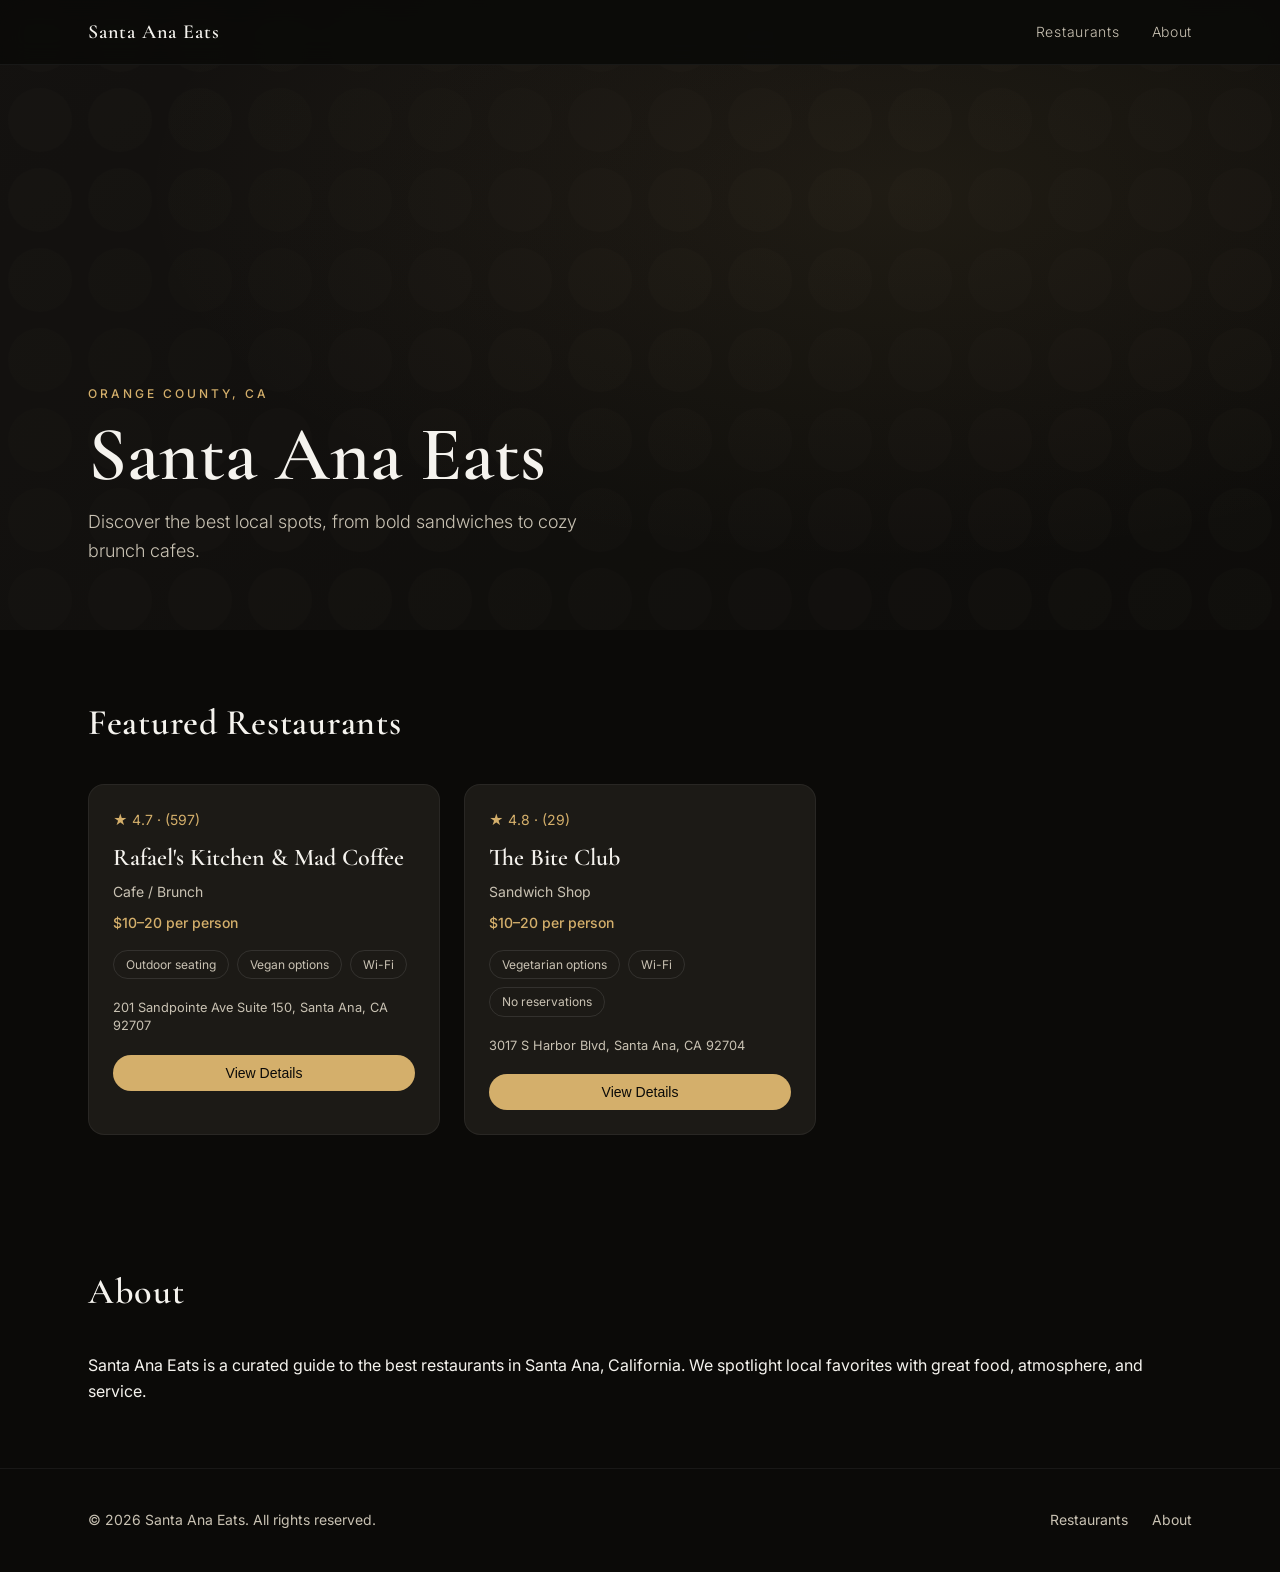
==== index (2).html @ 11ed1693 "Changed layout added a resturaunt" ====
<!DOCTYPE html>
<html lang="en">
<head>
  <meta charset="UTF-8" />
  <meta name="viewport" content="width=device-width, initial-scale=1.0" />
  <title>Santa Ana Eats</title>
  <link rel="preconnect" href="https://fonts.googleapis.com">
  <link rel="preconnect" href="https://fonts.gstatic.com" crossorigin>
  <link href="https://fonts.googleapis.com/css2?family=Cormorant+Garamond:wght@400;500;600;700&family=Inter:wght@300;400;500;600&display=swap" rel="stylesheet">
  <link rel="stylesheet" href="style.css" />
</head>
<body>

  <!-- Nav -->
  <nav id="mainNav">
    <div class="nav-inner">
      <a href="#" class="logo" onclick="showDirectory(); return false;">Santa Ana Eats</a>
      <div class="nav-links">
        <a href="#restaurants" onclick="showDirectory(); return false;">Restaurants</a>
        <a href="#about">About</a>
      </div>
    </div>
  </nav>

  <!-- Directory Hero -->
  <header class="hero" id="dirHero">
    <div class="hero-overlay"></div>
    <div class="hero-content">
      <p class="hero-label">Orange County, CA</p>
      <h1>Santa Ana Eats</h1>
      <p class="hero-sub">Discover the best local spots, from bold sandwiches to cozy brunch cafes.</p>
    </div>
  </header>

  <!-- Restaurant Grid -->
  <section id="restaurants" class="section">
    <div class="container">
      <h2 class="section-title">Featured Restaurants</h2>
      <div class="restaurant-grid" id="restaurantGrid"></div>
    </div>
  </section>

  <!-- About -->
  <section id="about" class="section">
    <div class="container">
      <h2 class="section-title">About</h2>
      <p class="bc-text">Santa Ana Eats is a curated guide to the best restaurants in Santa Ana, California. We spotlight local favorites with great food, atmosphere, and service.</p>
    </div>
  </section>

  <!-- ===== RAFAEL'S KITCHEN DETAIL ===== -->
  <section id="rafaelsSection" class="section detail-section hidden">
    <div class="container">
      <button class="back-btn" onclick="showDirectory()">&larr; Back to all restaurants</button>

      <div class="detail-hero rafaels-hero">
        <div class="detail-hero-bg"></div>
        <div class="detail-hero-content">
          <p class="detail-label">Santa Ana, CA</p>
          <h1 class="detail-title">Rafael's Kitchen & Mad Coffee</h1>
          <div class="detail-meta">
            <span class="detail-stars">&#9733; 4.7</span>
            <span class="detail-divider">|</span>
            <span>(597)</span>
            <span class="detail-divider">|</span>
            <span>$10–20</span>
            <span class="detail-divider">|</span>
            <span>Restaurant</span>
          </div>
          <div class="detail-tags">
            <span class="tag">Outdoor seating</span>
            <span class="tag">Vegan options</span>
            <span class="tag">Wi-Fi</span>
          </div>
          <div class="detail-actions">
            <button class="btn-primary" onclick="openModal('rafaels')">View Menu</button>
            <a href="tel:7148844559" class="btn-outline">Call</a>
            <a href="https://www.google.com/maps/search/?api=1&query=201+Sandpointe+Ave+Suite+150+Santa+Ana+CA+92707" target="_blank" class="btn-outline">Directions</a>
          </div>
        </div>
      </div>

      <div class="detail-overview">
        <div class="detail-overview-grid">
          <div>
            <h2 class="detail-section-title">Overview</h2>
            <p class="detail-text">Relaxed cafe featuring breakfast pastries, brunch dishes, and sandwiches. People say this restaurant offers delicious and fresh food, including breakfast burritos, pizza, and unique lattes like the tiramisu and churro. Visitors appreciate the friendly, attentive staff and the convenient validated parking.</p>
            <div class="detail-features">
              <div class="detail-feature"><span>&#9200;</span> Open · Closes 9 PM</div>
              <div class="detail-feature"><span>&#127807;</span> Vegan options</div>
              <div class="detail-feature"><span>&#128246;</span> Wi-Fi</div>
              <div class="detail-feature"><span>&#127796;</span> Outdoor seating</div>
            </div>
          </div>
          <div class="detail-review-card">
            <h3>Google Review Summary</h3>
            <div class="detail-review-stars">&#9733;&#9733;&#9733;&#9733;&#9733; <span class="detail-score">4.7</span> <span class="detail-count">(597 reviews)</span></div>
            <p class="detail-text">People say this restaurant offers delicious and fresh food, including breakfast burritos, pizza, and unique lattes. They also highlight the welcoming and relaxed atmosphere, especially on the dog-friendly outdoor patio.</p>
          </div>
        </div>
      </div>

      <div class="detail-menu">
        <h2 class="detail-section-title">Menu</h2>
        <p class="detail-menu-site">toasttab.com</p>
        <div class="menu-filters" id="rafaelsMenuFilters"></div>
        <div class="menu-grid" id="rafaelsMenuGrid"></div>
        <a href="https://www.toasttab.com" target="_blank" class="detail-external-link">View full menu on Toast &#8599;</a>
      </div>

      <div class="detail-reviews">
        <h2 class="detail-section-title">Reviews</h2>
        <div class="reviews-grid" id="rafaelsReviewsGrid"></div>
      </div>

      <div class="detail-visit">
        <h2 class="detail-section-title">Visit Us</h2>
        <div class="visit-grid">
          <div class="visit-card">
            <div class="visit-icon">&#128205;</div>
            <h3>Address</h3>
            <p>201 Sandpointe Ave Suite 150<br>Santa Ana, CA 92707</p>
            <a href="https://www.google.com/maps/search/?api=1&query=201+Sandpointe+Ave+Suite+150+Santa+Ana+CA+92707" target="_blank">Get directions &#8599;</a>
          </div>
          <div class="visit-card">
            <div class="visit-icon">&#128222;</div>
            <h3>Phone</h3>
            <a href="tel:7148844559">(714) 884-4559</a>
          </div>
          <div class="visit-card">
            <div class="visit-icon">&#9200;</div>
            <h3>Hours</h3>
            <p>Open · Closes 9 PM</p>
            <span class="visit-note">Check daily hours on Google</span>
          </div>
        </div>
        <a href="https://www.google.com/maps/search/?api=1&query=201+Sandpointe+Ave+Suite+150+Santa+Ana+CA+92707" target="_blank" class="detail-map-link">
          <span>&#128205;</span> Open in Google Maps
        </a>
      </div>
    </div>
  </section>

  <!-- ===== THE BITE CLUB DETAIL ===== -->
  <section id="biteClubSection" class="section detail-section hidden">
    <div class="container">
      <button class="back-btn" onclick="showDirectory()">&larr; Back to all restaurants</button>

      <div class="detail-hero bite-hero">
        <div class="detail-hero-bg"></div>
        <div class="detail-hero-content">
          <p class="detail-label">Santa Ana, CA</p>
          <h1 class="detail-title">The Bite Club</h1>
          <div class="detail-meta">
            <span class="detail-stars">&#9733; 4.8</span>
            <span class="detail-divider">|</span>
            <span>(29)</span>
            <span class="detail-divider">|</span>
            <span>$10–20</span>
            <span class="detail-divider">|</span>
            <span>Restaurant</span>
          </div>
          <div class="detail-tags">
            <span class="tag">Vegetarian options</span>
            <span class="tag">Wi-Fi</span>
            <span class="tag">No reservations</span>
          </div>
          <div class="detail-actions">
            <button class="btn-primary" onclick="openModal('bite')">View Menu</button>
            <a href="tel:6572670307" class="btn-outline">Call</a>
            <a href="https://www.google.com/maps/search/?api=1&query=3017+S+Harbor+Blvd+Santa+Ana+CA+92704" target="_blank" class="btn-outline">Directions</a>
          </div>
        </div>
      </div>

      <div class="detail-overview">
        <div class="detail-overview-grid">
          <div>
            <h2 class="detail-section-title">Overview</h2>
            <p class="detail-text">A fun, welcoming neighborhood spot in Santa Ana serving unique and tasty sandwiches with reasonable prices. Guests rave about the spotless restrooms, friendly attentive staff, and the charming wall and logo design.</p>
            <div class="detail-features">
              <div class="detail-feature"><span>&#9200;</span> Open · Closes 2 PM</div>
              <div class="detail-feature"><span>&#127807;</span> Vegetarian options</div>
              <div class="detail-feature"><span>&#128246;</span> Wi-Fi</div>
            </div>
          </div>
          <div class="detail-review-card">
            <h3>Google Review Summary</h3>
            <div class="detail-review-stars">&#9733;&#9733;&#9733;&#9733;&#9733; <span class="detail-score">4.8</span> <span class="detail-count">(29 reviews)</span></div>
            <p class="detail-text">Diners love the unique and tasty sandwiches, including the chorizo and eggs "Brawler" and the bulgogi kimchi "Enforcer." They also highlight the reasonable prices and the fun, welcoming atmosphere.</p>
          </div>
        </div>
      </div>

      <div class="detail-menu">
        <h2 class="detail-section-title">Menu</h2>
        <p class="detail-menu-site">thebiteclubsa.square.site</p>
        <div class="menu-filters" id="biteMenuFilters"></div>
        <div class="menu-grid" id="biteMenuGrid"></div>
        <a href="https://thebiteclubsa.square.site" target="_blank" class="detail-external-link">View full menu on Square &#8599;</a>
      </div>

      <div class="detail-reviews">
        <h2 class="detail-section-title">Reviews</h2>
        <div class="reviews-grid" id="biteReviewsGrid"></div>
      </div>

      <div class="detail-visit">
        <h2 class="detail-section-title">Visit Us</h2>
        <div class="visit-grid">
          <div class="visit-card">
            <div class="visit-icon">&#128205;</div>
            <h3>Address</h3>
            <p>3017 S Harbor Blvd<br>Santa Ana, CA 92704</p>
            <a href="https://www.google.com/maps/search/?api=1&query=3017+S+Harbor+Blvd+Santa+Ana+CA+92704" target="_blank">Get directions &#8599;</a>
          </div>
          <div class="visit-card">
            <div class="visit-icon">&#128222;</div>
            <h3>Phone</h3>
            <a href="tel:6572670307">(657) 267-0307</a>
          </div>
          <div class="visit-card">
            <div class="visit-icon">&#9200;</div>
            <h3>Hours</h3>
            <p>Open · Closes 2 PM</p>
            <span class="visit-note">Check daily hours on Google</span>
          </div>
        </div>
        <a href="https://www.google.com/maps/search/?api=1&query=3017+S+Harbor+Blvd+Santa+Ana+CA+92704" target="_blank" class="detail-map-link">
          <span>&#128205;</span> Open in Google Maps
        </a>
      </div>
    </div>
  </section>

  <!-- Footer -->
  <footer class="footer" id="mainFooter">
    <div class="container footer-inner">
      <p>&copy; <span id="year"></span> Santa Ana Eats. All rights reserved.</p>
      <div class="footer-links">
        <a href="#restaurants" onclick="showDirectory(); return false;">Restaurants</a>
        <a href="#about">About</a>
      </div>
    </div>
  </footer>

  <!-- Menu Modal -->
  <div class="modal-overlay hidden" id="menuModal" onclick="closeModal(event)">
    <div class="modal" onclick="event.stopPropagation()">
      <div class="modal-header">
        <h3 id="modalTitle">Full Menu</h3>
        <button class="modal-close" onclick="closeModal()">&times;</button>
      </div>
      <p class="modal-note">For the most up-to-date menu, visit our ordering site.</p>
      <div class="modal-list" id="modalMenuList"></div>
      <a href="#" target="_blank" class="btn-primary modal-btn" id="modalOrderBtn">Order Online</a>
    </div>
  </div>

  <script src="script.js"></script>
</body>
</html>
---- style.css ----
/* ─── Theme ─── */
:root {
  --bg: #0b0a08;
  --bg-light: #141210;
  --bg-surface: #1c1a16;
  --gold: #d4af6b;
  --gold-light: #e8cc94;
  --gold-dark: #b08d4b;
  --cream: #f5f3ee;
  --cream-muted: #c9c2b3;
  --border: rgba(255,255,255,0.06);
}

* { box-sizing: border-box; margin: 0; padding: 0; }

body {
  font-family: 'Inter', ui-sans-serif, system-ui, sans-serif;
  background: var(--bg);
  color: var(--cream);
  line-height: 1.6;
}

h1, h2, h3, h4 { font-family: 'Cormorant Garamond', ui-serif, Georgia, serif; font-weight: 600; }

.container { max-width: 72rem; margin: 0 auto; padding: 0 1.5rem; }

.hidden { display: none !important; }

/* ─── Nav ─── */
#mainNav {
  position: fixed; top: 0; left: 0; right: 0; z-index: 50;
  background: rgba(11,10,8,0.9); backdrop-filter: blur(12px);
  border-bottom: 1px solid var(--border);
}
.nav-inner {
  max-width: 72rem; margin: 0 auto; padding: 1rem 1.5rem;
  display: flex; align-items: center; justify-content: space-between;
}
.logo {
  font-family: 'Cormorant Garamond', serif; font-size: 1.25rem;
  font-weight: 600; color: var(--cream); text-decoration: none; letter-spacing: 0.05em;
}
.nav-links { display: flex; gap: 2rem; }
.nav-links a {
  color: var(--cream-muted); text-decoration: none; font-size: 0.875rem;
  font-weight: 300; letter-spacing: 0.05em; transition: color 0.2s;
}
.nav-links a:hover { color: var(--gold); }

/* ─── Hero ─── */
.hero {
  position: relative; min-height: 70vh; display: flex; align-items: flex-end;
  padding-bottom: 4rem; background: linear-gradient(135deg, #141210 0%, #0b0a08 100%);
  overflow: hidden;
}
.hero::before {
  content: ''; position: absolute; inset: 0;
  background: url('data:image/svg+xml,<svg xmlns="http://www.w3.org/2000/svg" width="100" height="100"><rect fill="%23141210" width="100" height="100"/><circle fill="%231c1a16" cx="50" cy="50" r="40"/></svg>');
  background-size: 80px 80px; opacity: 0.3;
}
.hero-overlay {
  position: absolute; inset: 0;
  background: radial-gradient(ellipse at 70% 30%, rgba(212,175,107,0.08) 0%, transparent 60%);
}
.hero-content { position: relative; z-index: 2; max-width: 72rem; margin: 0 auto; padding: 0 1.5rem; width: 100%; }
.hero-label { color: var(--gold); font-size: 0.75rem; font-weight: 500; letter-spacing: 0.25em; text-transform: uppercase; margin-bottom: 1rem; }
.hero h1 { font-size: clamp(3rem, 6vw, 5rem); line-height: 0.95; margin-bottom: 1rem; }
.hero-sub { color: var(--cream-muted); font-size: 1.125rem; max-width: 500px; font-weight: 300; }

/* ─── Section ─── */
.section { padding: 4rem 0; }
.section-title {
  font-size: clamp(1.75rem, 3vw, 2.25rem); margin-bottom: 2rem;
  color: var(--cream); letter-spacing: 0.02em;
}

/* ─── Restaurant Grid ─── */
.restaurant-grid { display: grid; grid-template-columns: repeat(auto-fill, minmax(300px, 1fr)); gap: 1.5rem; }

.restaurant-card {
  background: var(--bg-surface); border: 1px solid var(--border); border-radius: 1rem;
  padding: 1.5rem; transition: border-color 0.3s, transform 0.3s; cursor: pointer;
}
.restaurant-card:hover { border-color: rgba(212,175,107,0.3); transform: translateY(-4px); }
.restaurant-card .card-rating { color: var(--gold); font-size: 0.875rem; margin-bottom: 0.5rem; }
.restaurant-card h3 { font-size: 1.5rem; margin-bottom: 0.25rem; color: var(--cream); }
.restaurant-card .card-type { color: var(--cream-muted); font-size: 0.875rem; margin-bottom: 0.5rem; }
.restaurant-card .card-price { color: var(--gold); font-size: 0.875rem; font-weight: 500; margin-bottom: 1rem; }
.restaurant-card .card-tags { display: flex; flex-wrap: wrap; gap: 0.5rem; margin-bottom: 1.25rem; }
.restaurant-card .card-tags span {
  font-size: 0.75rem; padding: 0.25rem 0.75rem; border: 1px solid rgba(255,255,255,0.1);
  border-radius: 999px; color: var(--cream-muted);
}
.restaurant-card .card-address {
  color: var(--cream-muted); font-size: 0.8rem; margin-bottom: 1.25rem; line-height: 1.4;
}
.restaurant-card .reveal-btn {
  width: 100%; padding: 0.625rem 0; background: var(--gold); color: var(--bg);
  border: none; border-radius: 999px; font-weight: 500; font-size: 0.875rem;
  cursor: pointer; transition: background 0.2s;
}
.restaurant-card .reveal-btn:hover { background: var(--gold-light); }

/* ─── Detail Section ─── */
.detail-section { padding: 2rem 0 4rem; background: var(--bg); }
.back-btn {
  background: transparent; border: 1px solid rgba(255,255,255,0.15); color: var(--cream);
  padding: 0.5rem 1.25rem; border-radius: 999px; cursor: pointer; font-size: 0.875rem;
  margin-bottom: 2rem; transition: background 0.2s;
}
.back-btn:hover { background: rgba(255,255,255,0.05); }

/* ─── Detail Hero ─── */
.detail-hero {
  position: relative; min-height: 60vh; display: flex; align-items: flex-end;
  padding: 3rem 0; margin-bottom: 3rem; border-radius: 1.5rem; overflow: hidden;
}
.detail-hero-bg {
  position: absolute; inset: 0;
  background: linear-gradient(135deg, #1c1a16 0%, #0b0a08 60%, #141210 100%);
}
.detail-hero-bg::after {
  content: ''; position: absolute; inset: 0;
  background: radial-gradient(ellipse at 60% 20%, rgba(212,175,107,0.1) 0%, transparent 55%);
}
.detail-hero-content { position: relative; z-index: 2; }
.detail-label { color: var(--gold); font-size: 0.75rem; font-weight: 500; letter-spacing: 0.25em; text-transform: uppercase; margin-bottom: 0.75rem; }
.detail-title { font-size: clamp(2.5rem, 5vw, 4.5rem); line-height: 0.95; margin-bottom: 1rem; }
.detail-meta { display: flex; align-items: center; gap: 0.5rem; color: var(--cream-muted); font-size: 0.875rem; margin-bottom: 1.25rem; flex-wrap: wrap; }
.detail-stars { color: var(--gold); font-weight: 500; }
.detail-divider { color: rgba(255,255,255,0.15); }
.detail-tags { display: flex; gap: 0.5rem; margin-bottom: 1.5rem; flex-wrap: wrap; }
.tag {
  font-size: 0.75rem; padding: 0.35rem 0.9rem; border: 1px solid rgba(255,255,255,0.1);
  border-radius: 999px; color: var(--cream-muted);
}
.detail-actions { display: flex; gap: 0.75rem; flex-wrap: wrap; }
.btn-primary {
  padding: 0.75rem 1.5rem; background: var(--gold); color: var(--bg);
  border-radius: 999px; text-decoration: none; font-weight: 500; font-size: 0.875rem;
  border: none; cursor: pointer; display: inline-block; transition: background 0.2s;
}
.btn-primary:hover { background: var(--gold-light); }
.btn-outline {
  padding: 0.75rem 1.5rem; border: 1px solid rgba(255,255,255,0.2); color: var(--cream);
  border-radius: 999px; text-decoration: none; font-size: 0.875rem;
  display: inline-block; transition: background 0.2s;
}
.btn-outline:hover { background: rgba(255,255,255,0.05); }

/* ─── Overview ─── */
.detail-overview { margin-bottom: 3rem; }
.detail-overview-grid { display: grid; grid-template-columns: 1fr; gap: 2rem; }
@media (min-width: 768px) { .detail-overview-grid { grid-template-columns: 1fr 1fr; } }

.detail-section-title { font-size: 1.75rem; margin-bottom: 1.25rem; color: var(--cream); }
.detail-text { color: var(--cream-muted); line-height: 1.7; margin-bottom: 1.25rem; }
.detail-features { display: flex; gap: 1.5rem; flex-wrap: wrap; }
.detail-feature { display: flex; align-items: center; gap: 0.5rem; color: var(--cream-muted); font-size: 0.875rem; }
.detail-feature span { font-size: 1rem; }

.detail-review-card {
  background: var(--bg-surface); border: 1px solid var(--border); border-radius: 1rem; padding: 1.5rem;
}
.detail-review-card h3 { font-size: 1.25rem; margin-bottom: 1rem; }
.detail-review-stars { color: var(--gold); margin-bottom: 1rem; font-size: 1rem; }
.detail-score { font-size: 1.5rem; font-weight: 600; color: var(--cream); margin-left: 0.5rem; }
.detail-count { color: var(--cream-muted); font-size: 0.875rem; }

/* ─── Menu ─── */
.detail-menu { background: var(--bg-light); border-radius: 1.5rem; padding: 2.5rem 2rem; margin-bottom: 3rem; }
.detail-menu-site { color: var(--cream-muted); margin-bottom: 1.5rem; font-size: 0.875rem; }
.menu-filters { display: flex; gap: 0.5rem; margin-bottom: 2rem; flex-wrap: wrap; }
.menu-filter {
  padding: 0.5rem 1rem; border-radius: 999px; border: 1px solid rgba(255,255,255,0.1);
  background: transparent; color: var(--cream-muted); font-size: 0.875rem; cursor: pointer;
  transition: all 0.2s;
}
.menu-filter.active { background: var(--gold); color: var(--bg); border-color: var(--gold); }
.menu-filter:hover:not(.active) { border-color: rgba(255,255,255,0.3); }
.menu-grid { display: grid; grid-template-columns: 1fr; gap: 1rem; }
@media (min-width: 640px) { .menu-grid { grid-template-columns: repeat(2, 1fr); } }
@media (min-width: 1024px) { .menu-grid { grid-template-columns: repeat(3, 1fr); } }

.menu-item {
  background: var(--bg-surface); border: 1px solid var(--border); border-radius: 0.75rem;
  padding: 1.25rem; transition: border-color 0.3s;
}
.menu-item:hover { border-color: rgba(212,175,107,0.3); }
.menu-item h4 { font-size: 1.125rem; margin-bottom: 0.25rem; color: var(--cream); transition: color 0.2s; }
.menu-item:hover h4 { color: var(--gold); }
.menu-item .menu-category { font-size: 0.75rem; color: var(--cream-muted); text-transform: uppercase; letter-spacing: 0.05em; margin-bottom: 0.5rem; }
.menu-item .menu-desc { font-size: 0.875rem; color: var(--cream-muted); line-height: 1.5; }
.menu-item .menu-price { color: var(--gold); font-weight: 500; font-size: 0.875rem; float: right; margin-top: -1.5rem; }
.detail-external-link { color: var(--gold); text-decoration: none; font-size: 0.875rem; display: inline-flex; align-items: center; gap: 0.5rem; margin-top: 1.5rem; }
.detail-external-link:hover { color: var(--gold-light); }

/* ─── Reviews ─── */
.detail-reviews { margin-bottom: 3rem; }
.reviews-grid { display: grid; grid-template-columns: 1fr; gap: 1.25rem; }
@media (min-width: 768px) { .reviews-grid { grid-template-columns: repeat(3, 1fr); } }
.review-card {
  background: var(--bg-surface); border: 1px solid var(--border); border-radius: 0.75rem; padding: 1.5rem;
  transition: border-color 0.3s;
}
.review-card:hover { border-color: rgba(212,175,107,0.2); }
.review-stars { color: var(--gold); margin-bottom: 1rem; font-size: 0.875rem; }
.review-text { color: var(--cream); line-height: 1.6; font-style: italic; margin-bottom: 1rem; }
.review-author { color: var(--cream-muted); font-size: 0.75rem; text-transform: uppercase; letter-spacing: 0.05em; }

/* ─── Visit ─── */
.detail-visit { background: var(--bg-light); border-radius: 1.5rem; padding: 2.5rem 2rem; }
.visit-grid { display: grid; grid-template-columns: 1fr; gap: 1.25rem; }
@media (min-width: 768px) { .visit-grid { grid-template-columns: repeat(3, 1fr); } }
.visit-card {
  background: var(--bg-surface); border: 1px solid var(--border); border-radius: 0.75rem; padding: 1.5rem;
}
.visit-icon { color: var(--gold); font-size: 1.25rem; margin-bottom: 0.75rem; }
.visit-card h3 { font-size: 1.125rem; margin-bottom: 0.5rem; color: var(--cream); }
.visit-card p { color: var(--cream-muted); font-size: 0.875rem; line-height: 1.6; }
.visit-card a { color: var(--gold); text-decoration: none; font-size: 0.875rem; }
.visit-card a:hover { color: var(--gold-light); }
.visit-note { color: var(--gold); font-size: 0.875rem; }
.detail-map-link {
  display: flex; align-items: center; justify-content: center; gap: 0.5rem;
  margin-top: 1.5rem; padding: 1.5rem; background: var(--bg-surface);
  border: 1px solid var(--border); border-radius: 0.75rem; color: var(--cream-muted);
  text-decoration: none; transition: color 0.2s;
}
.detail-map-link:hover { color: var(--gold); }

/* ─── Modal ─── */
.modal-overlay {
  position: fixed; inset: 0; z-index: 100; background: rgba(0,0,0,0.8); backdrop-filter: blur(4px);
  display: flex; align-items: center; justify-content: center; padding: 1rem;
}
.modal {
  background: var(--bg-light); border: 1px solid rgba(255,255,255,0.1); border-radius: 1rem;
  max-width: 500px; width: 100%; max-height: 80vh; overflow-y: auto; padding: 1.5rem;
}
.modal-header { display: flex; justify-content: space-between; align-items: center; margin-bottom: 1rem; }
.modal-header h3 { font-size: 1.5rem; }
.modal-close { background: none; border: none; color: var(--cream); font-size: 1.5rem; cursor: pointer; padding: 0.25rem; }
.modal-close:hover { color: var(--gold); }
.modal-note { color: var(--cream-muted); font-size: 0.875rem; margin-bottom: 1.5rem; }
.modal-list { margin-bottom: 1.5rem; }
.modal-item { display: flex; justify-content: space-between; padding: 0.75rem 0; border-bottom: 1px solid rgba(255,255,255,0.05); }
.modal-item h4 { font-size: 1rem; color: var(--cream); margin-bottom: 0.25rem; }
.modal-item p { font-size: 0.75rem; color: var(--cream-muted); }
.modal-item .modal-price { color: var(--gold); font-weight: 500; font-size: 0.875rem; white-space: nowrap; margin-left: 1rem; }
.modal-btn { display: block; text-align: center; }

/* ─── Footer ─── */
.footer { border-top: 1px solid var(--border); padding: 2.5rem 0; }
.footer-inner { display: flex; flex-direction: column; align-items: center; gap: 1rem; }
@media (min-width: 768px) { .footer-inner { flex-direction: row; justify-content: space-between; } }
.footer p { color: var(--cream-muted); font-size: 0.875rem; }
.footer-links { display: flex; gap: 1.5rem; }
.footer-links a { color: var(--cream-muted); text-decoration: none; font-size: 0.875rem; }
.footer-links a:hover { color: var(--gold); }

/* ─── Animations ─── */
@keyframes fadeUp {
  from { opacity: 0; transform: translateY(24px); }
  to   { opacity: 1; transform: translateY(0); }
}
.animate-fadeUp { animation: fadeUp 0.6s ease-out forwards; }
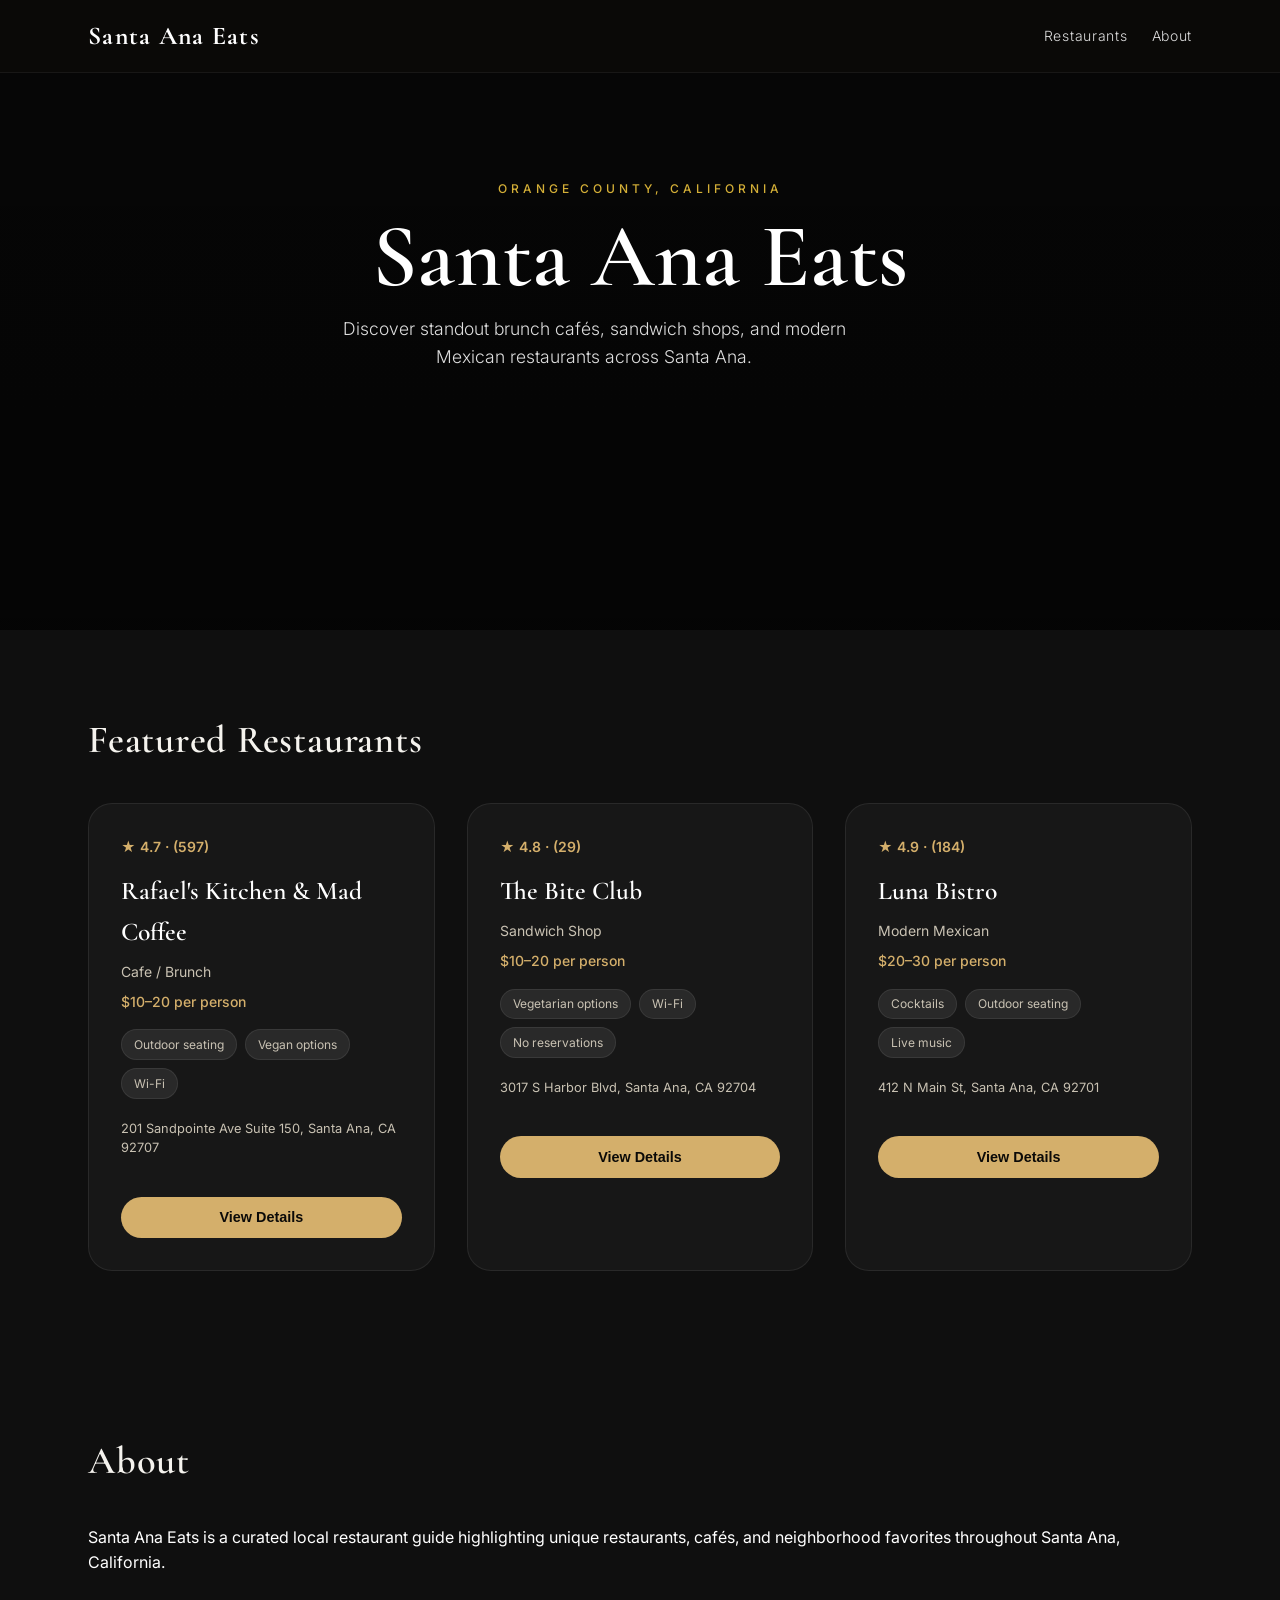
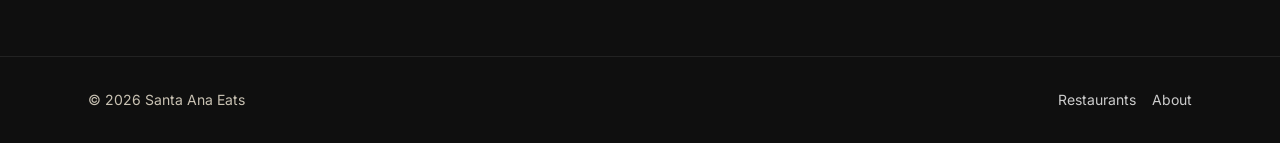
==== commit 940573be: "fixes" ====
--- a/index (2).html
+++ b/index (2).html
@@ -3,260 +3,565 @@
 <head>
   <meta charset="UTF-8" />
   <meta name="viewport" content="width=device-width, initial-scale=1.0" />
+
   <title>Santa Ana Eats</title>
+
   <link rel="preconnect" href="https://fonts.googleapis.com">
   <link rel="preconnect" href="https://fonts.gstatic.com" crossorigin>
-  <link href="https://fonts.googleapis.com/css2?family=Cormorant+Garamond:wght@400;500;600;700&family=Inter:wght@300;400;500;600&display=swap" rel="stylesheet">
+
+  <link
+    href="https://fonts.googleapis.com/css2?family=Cormorant+Garamond:wght@400;500;600;700&family=Inter:wght@300;400;500;600&display=swap"
+    rel="stylesheet"
+  />
+
   <link rel="stylesheet" href="style.css" />
+
+  <style>
+
+    * {
+      margin: 0;
+      padding: 0;
+      box-sizing: border-box;
+    }
+
+    body {
+      font-family: "Inter", sans-serif;
+      background: #0f0f0f;
+      color: white;
+      line-height: 1.6;
+    }
+
+    .hidden {
+      display: none !important;
+    }
+
+    .container {
+      width: min(1200px, 92%);
+      margin: auto;
+    }
+
+    .section {
+      padding: 5rem 0;
+    }
+
+    .section-title {
+      font-size: 2.4rem;
+      margin-bottom: 2rem;
+      font-family: "Cormorant Garamond", serif;
+    }
+
+    nav {
+      position: sticky;
+      top: 0;
+      z-index: 999;
+      background: rgba(0,0,0,.9);
+      backdrop-filter: blur(12px);
+      border-bottom: 1px solid rgba(255,255,255,.08);
+    }
+
+    .nav-inner {
+      width: min(1200px, 92%);
+      margin: auto;
+      height: 72px;
+      display: flex;
+      align-items: center;
+      justify-content: space-between;
+    }
+
+    .logo {
+      color: white;
+      text-decoration: none;
+      font-size: 1.6rem;
+      font-weight: 700;
+      font-family: "Cormorant Garamond", serif;
+    }
+
+    .nav-links {
+      display: flex;
+      gap: 1.5rem;
+    }
+
+    .nav-links a {
+      color: #ddd;
+      text-decoration: none;
+    }
+
+    .hero {
+      min-height: 70vh;
+      display: flex;
+      align-items: center;
+      justify-content: center;
+      text-align: center;
+      position: relative;
+      background:
+        linear-gradient(rgba(0,0,0,.6), rgba(0,0,0,.7)),
+        url("https://images.unsplash.com/photo-1517248135467-4c7edcad34c4?q=80&w=1600&auto=format&fit=crop");
+      background-size: cover;
+      background-position: center;
+    }
+
+    .hero-content {
+      position: relative;
+      z-index: 2;
+      width: min(700px, 92%);
+    }
+
+    .hero-label {
+      text-transform: uppercase;
+      letter-spacing: 4px;
+      color: #d4af37;
+      margin-bottom: 1rem;
+    }
+
+    .hero h1 {
+      font-size: clamp(3rem, 7vw, 6rem);
+      font-family: "Cormorant Garamond", serif;
+    }
+
+    .hero-sub {
+      margin-top: 1rem;
+      color: #ddd;
+      font-size: 1.1rem;
+    }
+
+    .restaurant-grid {
+      display: grid;
+      grid-template-columns: repeat(auto-fit, minmax(300px, 1fr));
+      gap: 2rem;
+    }
+
+    .restaurant-card {
+      background: #171717;
+      border-radius: 24px;
+      padding: 2rem;
+      border: 1px solid rgba(255,255,255,.08);
+      transition: .25s ease;
+      cursor: pointer;
+    }
+
+    .restaurant-card:hover {
+      transform: translateY(-6px);
+      border-color: rgba(212,175,55,.4);
+    }
+
+    .card-rating {
+      color: #d4af37;
+      margin-bottom: 1rem;
+      font-weight: 600;
+    }
+
+    .card-type,
+    .card-price,
+    .card-address {
+      color: #bbb;
+      margin-top: .5rem;
+    }
+
+    .card-tags {
+      display: flex;
+      flex-wrap: wrap;
+      gap: .5rem;
+      margin: 1rem 0;
+    }
+
+    .card-tags span,
+    .tag {
+      background: rgba(255,255,255,.08);
+      padding: .45rem .8rem;
+      border-radius: 999px;
+      font-size: .85rem;
+    }
+
+    .reveal-btn,
+    .btn-primary,
+    .btn-outline {
+      margin-top: 1.2rem;
+      padding: .9rem 1.2rem;
+      border-radius: 14px;
+      border: none;
+      cursor: pointer;
+      font-weight: 600;
+      text-decoration: none;
+      display: inline-flex;
+      align-items: center;
+      justify-content: center;
+    }
+
+    .btn-primary,
+    .reveal-btn {
+      background: #d4af37;
+      color: black;
+    }
+
+    .btn-outline {
+      border: 1px solid rgba(255,255,255,.2);
+      color: white;
+      background: transparent;
+    }
+
+    .detail-hero {
+      position: relative;
+      overflow: hidden;
+      border-radius: 28px;
+      min-height: 420px;
+      display: flex;
+      align-items: end;
+      margin-bottom: 3rem;
+      background:
+        linear-gradient(rgba(0,0,0,.35), rgba(0,0,0,.75)),
+        url("https://images.unsplash.com/photo-1552566626-52f8b828add9?q=80&w=1600&auto=format&fit=crop");
+      background-size: cover;
+      background-position: center;
+    }
+
+    .detail-hero-content {
+      padding: 3rem;
+      width: 100%;
+    }
+
+    .detail-title {
+      font-size: clamp(2.5rem, 5vw, 4.5rem);
+      font-family: "Cormorant Garamond", serif;
+      margin: .8rem 0;
+    }
+
+    .detail-meta {
+      display: flex;
+      flex-wrap: wrap;
+      gap: .8rem;
+      color: #ddd;
+      margin-bottom: 1rem;
+    }
+
+    .detail-actions {
+      display: flex;
+      flex-wrap: wrap;
+      gap: 1rem;
+      margin-top: 2rem;
+    }
+
+    .detail-overview-grid {
+      display: grid;
+      grid-template-columns: 2fr 1fr;
+      gap: 2rem;
+    }
+
+    .detail-review-card,
+    .visit-card,
+    .menu-item,
+    .review-card {
+      background: #171717;
+      border: 1px solid rgba(255,255,255,.08);
+      border-radius: 22px;
+      padding: 1.5rem;
+    }
+
+    .detail-section-title {
+      font-size: 2rem;
+      margin-bottom: 1.5rem;
+      font-family: "Cormorant Garamond", serif;
+    }
+
+    .detail-features {
+      margin-top: 2rem;
+      display: grid;
+      gap: 1rem;
+    }
+
+    .menu-filters {
+      display: flex;
+      gap: .8rem;
+      flex-wrap: wrap;
+      margin: 2rem 0;
+    }
+
+    .menu-filter {
+      background: #1d1d1d;
+      border: 1px solid rgba(255,255,255,.1);
+      color: white;
+      padding: .7rem 1rem;
+      border-radius: 999px;
+      cursor: pointer;
+    }
+
+    .menu-filter.active {
+      background: #d4af37;
+      color: black;
+    }
+
+    .menu-grid {
+      display: grid;
+      grid-template-columns: repeat(auto-fit, minmax(280px, 1fr));
+      gap: 1.5rem;
+      min-height: 300px;
+    }
+
+    .menu-item {
+      min-height: 220px;
+      position: relative;
+    }
+
+    .menu-price {
+      position: absolute;
+      top: 1rem;
+      right: 1rem;
+      color: #d4af37;
+      font-weight: 700;
+    }
+
+    .menu-category {
+      color: #aaa;
+      margin: .6rem 0;
+    }
+
+    .menu-desc {
+      color: #ccc;
+    }
+
+    .reviews-grid,
+    .visit-grid {
+      display: grid;
+      grid-template-columns: repeat(auto-fit, minmax(260px, 1fr));
+      gap: 1.5rem;
+    }
+
+    .review-stars {
+      color: #d4af37;
+      margin-bottom: 1rem;
+    }
+
+    .review-text {
+      color: #ddd;
+      margin-bottom: 1rem;
+    }
+
+    .review-author {
+      color: #999;
+      font-size: .9rem;
+    }
+
+    .footer {
+      border-top: 1px solid rgba(255,255,255,.08);
+      padding: 2rem 0;
+    }
+
+    .footer-inner {
+      display: flex;
+      justify-content: space-between;
+      flex-wrap: wrap;
+      gap: 1rem;
+    }
+
+    .footer-links {
+      display: flex;
+      gap: 1rem;
+    }
+
+    .footer-links a {
+      color: #ccc;
+      text-decoration: none;
+    }
+
+    .modal-overlay {
+      position: fixed;
+      inset: 0;
+      background: rgba(0,0,0,.7);
+      display: flex;
+      align-items: center;
+      justify-content: center;
+      z-index: 9999;
+      padding: 2rem;
+    }
+
+    .modal {
+      background: #151515;
+      width: min(700px, 100%);
+      border-radius: 24px;
+      padding: 2rem;
+      max-height: 90vh;
+      overflow-y: auto;
+    }
+
+    .modal-header {
+      display: flex;
+      justify-content: space-between;
+      align-items: center;
+      margin-bottom: 1rem;
+    }
+
+    .modal-close {
+      background: none;
+      border: none;
+      color: white;
+      font-size: 2rem;
+      cursor: pointer;
+    }
+
+    .modal-item {
+      display: flex;
+      justify-content: space-between;
+      gap: 1rem;
+      padding: 1rem 0;
+      border-bottom: 1px solid rgba(255,255,255,.08);
+    }
+
+    .modal-price {
+      color: #d4af37;
+      white-space: nowrap;
+      font-weight: 700;
+    }
+
+    .animate-fadeUp {
+      animation: fadeUp .6s ease both;
+    }
+
+    @keyframes fadeUp {
+      from {
+        opacity: 0;
+        transform: translateY(30px);
+      }
+      to {
+        opacity: 1;
+        transform: translateY(0);
+      }
+    }
+
+    @media (max-width: 900px) {
+
+      .detail-overview-grid {
+        grid-template-columns: 1fr;
+      }
+
+      .detail-actions {
+        flex-direction: column;
+      }
+
+      .detail-actions a,
+      .detail-actions button {
+        width: 100%;
+      }
+    }
+
+  </style>
 </head>
+
 <body>
 
-  <!-- Nav -->
   <nav id="mainNav">
     <div class="nav-inner">
-      <a href="#" class="logo" onclick="showDirectory(); return false;">Santa Ana Eats</a>
+      <a href="#" class="logo" onclick="showDirectory(); return false;">
+        Santa Ana Eats
+      </a>
+
       <div class="nav-links">
-        <a href="#restaurants" onclick="showDirectory(); return false;">Restaurants</a>
-        <a href="#about">About</a>
+        <a href="#restaurants" onclick="showDirectory(); return false;">
+          Restaurants
+        </a>
+
+        <a href="#about">
+          About
+        </a>
       </div>
     </div>
   </nav>
 
-  <!-- Directory Hero -->
   <header class="hero" id="dirHero">
-    <div class="hero-overlay"></div>
     <div class="hero-content">
-      <p class="hero-label">Orange County, CA</p>
+      <p class="hero-label">Orange County, California</p>
+
       <h1>Santa Ana Eats</h1>
-      <p class="hero-sub">Discover the best local spots, from bold sandwiches to cozy brunch cafes.</p>
+
+      <p class="hero-sub">
+        Discover standout brunch cafés, sandwich shops, and modern Mexican restaurants across Santa Ana.
+      </p>
     </div>
   </header>
 
-  <!-- Restaurant Grid -->
   <section id="restaurants" class="section">
     <div class="container">
-      <h2 class="section-title">Featured Restaurants</h2>
+
+      <h2 class="section-title">
+        Featured Restaurants
+      </h2>
+
       <div class="restaurant-grid" id="restaurantGrid"></div>
+
     </div>
   </section>
 
-  <!-- About -->
   <section id="about" class="section">
     <div class="container">
-      <h2 class="section-title">About</h2>
-      <p class="bc-text">Santa Ana Eats is a curated guide to the best restaurants in Santa Ana, California. We spotlight local favorites with great food, atmosphere, and service.</p>
+
+      <h2 class="section-title">
+        About
+      </h2>
+
+      <p class="bc-text">
+        Santa Ana Eats is a curated local restaurant guide highlighting unique restaurants, cafés, and neighborhood favorites throughout Santa Ana, California.
+      </p>
+
     </div>
   </section>
 
-  <!-- ===== RAFAEL'S KITCHEN DETAIL ===== -->
-  <section id="rafaelsSection" class="section detail-section hidden">
-    <div class="container">
-      <button class="back-btn" onclick="showDirectory()">&larr; Back to all restaurants</button>
-
-      <div class="detail-hero rafaels-hero">
-        <div class="detail-hero-bg"></div>
-        <div class="detail-hero-content">
-          <p class="detail-label">Santa Ana, CA</p>
-          <h1 class="detail-title">Rafael's Kitchen & Mad Coffee</h1>
-          <div class="detail-meta">
-            <span class="detail-stars">&#9733; 4.7</span>
-            <span class="detail-divider">|</span>
-            <span>(597)</span>
-            <span class="detail-divider">|</span>
-            <span>$10–20</span>
-            <span class="detail-divider">|</span>
-            <span>Restaurant</span>
-          </div>
-          <div class="detail-tags">
-            <span class="tag">Outdoor seating</span>
-            <span class="tag">Vegan options</span>
-            <span class="tag">Wi-Fi</span>
-          </div>
-          <div class="detail-actions">
-            <button class="btn-primary" onclick="openModal('rafaels')">View Menu</button>
-            <a href="tel:7148844559" class="btn-outline">Call</a>
-            <a href="https://www.google.com/maps/search/?api=1&query=201+Sandpointe+Ave+Suite+150+Santa+Ana+CA+92707" target="_blank" class="btn-outline">Directions</a>
-          </div>
-        </div>
-      </div>
-
-      <div class="detail-overview">
-        <div class="detail-overview-grid">
-          <div>
-            <h2 class="detail-section-title">Overview</h2>
-            <p class="detail-text">Relaxed cafe featuring breakfast pastries, brunch dishes, and sandwiches. People say this restaurant offers delicious and fresh food, including breakfast burritos, pizza, and unique lattes like the tiramisu and churro. Visitors appreciate the friendly, attentive staff and the convenient validated parking.</p>
-            <div class="detail-features">
-              <div class="detail-feature"><span>&#9200;</span> Open · Closes 9 PM</div>
-              <div class="detail-feature"><span>&#127807;</span> Vegan options</div>
-              <div class="detail-feature"><span>&#128246;</span> Wi-Fi</div>
-              <div class="detail-feature"><span>&#127796;</span> Outdoor seating</div>
-            </div>
-          </div>
-          <div class="detail-review-card">
-            <h3>Google Review Summary</h3>
-            <div class="detail-review-stars">&#9733;&#9733;&#9733;&#9733;&#9733; <span class="detail-score">4.7</span> <span class="detail-count">(597 reviews)</span></div>
-            <p class="detail-text">People say this restaurant offers delicious and fresh food, including breakfast burritos, pizza, and unique lattes. They also highlight the welcoming and relaxed atmosphere, especially on the dog-friendly outdoor patio.</p>
-          </div>
-        </div>
-      </div>
-
-      <div class="detail-menu">
-        <h2 class="detail-section-title">Menu</h2>
-        <p class="detail-menu-site">toasttab.com</p>
-        <div class="menu-filters" id="rafaelsMenuFilters"></div>
-        <div class="menu-grid" id="rafaelsMenuGrid"></div>
-        <a href="https://www.toasttab.com" target="_blank" class="detail-external-link">View full menu on Toast &#8599;</a>
-      </div>
-
-      <div class="detail-reviews">
-        <h2 class="detail-section-title">Reviews</h2>
-        <div class="reviews-grid" id="rafaelsReviewsGrid"></div>
-      </div>
-
-      <div class="detail-visit">
-        <h2 class="detail-section-title">Visit Us</h2>
-        <div class="visit-grid">
-          <div class="visit-card">
-            <div class="visit-icon">&#128205;</div>
-            <h3>Address</h3>
-            <p>201 Sandpointe Ave Suite 150<br>Santa Ana, CA 92707</p>
-            <a href="https://www.google.com/maps/search/?api=1&query=201+Sandpointe+Ave+Suite+150+Santa+Ana+CA+92707" target="_blank">Get directions &#8599;</a>
-          </div>
-          <div class="visit-card">
-            <div class="visit-icon">&#128222;</div>
-            <h3>Phone</h3>
-            <a href="tel:7148844559">(714) 884-4559</a>
-          </div>
-          <div class="visit-card">
-            <div class="visit-icon">&#9200;</div>
-            <h3>Hours</h3>
-            <p>Open · Closes 9 PM</p>
-            <span class="visit-note">Check daily hours on Google</span>
-          </div>
-        </div>
-        <a href="https://www.google.com/maps/search/?api=1&query=201+Sandpointe+Ave+Suite+150+Santa+Ana+CA+92707" target="_blank" class="detail-map-link">
-          <span>&#128205;</span> Open in Google Maps
+  <!-- YOUR EXISTING RESTAURANT DETAIL SECTIONS GO HERE -->
+  <!-- KEEP ALL OF YOUR RAFAELS / BITE / LUNA HTML EXACTLY AS YOU ALREADY HAVE IT -->
+
+  <footer class="footer" id="mainFooter">
+    <div class="container footer-inner">
+
+      <p>
+        &copy; <span id="year"></span> Santa Ana Eats
+      </p>
+
+      <div class="footer-links">
+        <a href="#restaurants" onclick="showDirectory(); return false;">
+          Restaurants
+        </a>
+
+        <a href="#about">
+          About
         </a>
       </div>
-    </div>
-  </section>
-
-  <!-- ===== THE BITE CLUB DETAIL ===== -->
-  <section id="biteClubSection" class="section detail-section hidden">
-    <div class="container">
-      <button class="back-btn" onclick="showDirectory()">&larr; Back to all restaurants</button>
-
-      <div class="detail-hero bite-hero">
-        <div class="detail-hero-bg"></div>
-        <div class="detail-hero-content">
-          <p class="detail-label">Santa Ana, CA</p>
-          <h1 class="detail-title">The Bite Club</h1>
-          <div class="detail-meta">
-            <span class="detail-stars">&#9733; 4.8</span>
-            <span class="detail-divider">|</span>
-            <span>(29)</span>
-            <span class="detail-divider">|</span>
-            <span>$10–20</span>
-            <span class="detail-divider">|</span>
-            <span>Restaurant</span>
-          </div>
-          <div class="detail-tags">
-            <span class="tag">Vegetarian options</span>
-            <span class="tag">Wi-Fi</span>
-            <span class="tag">No reservations</span>
-          </div>
-          <div class="detail-actions">
-            <button class="btn-primary" onclick="openModal('bite')">View Menu</button>
-            <a href="tel:6572670307" class="btn-outline">Call</a>
-            <a href="https://www.google.com/maps/search/?api=1&query=3017+S+Harbor+Blvd+Santa+Ana+CA+92704" target="_blank" class="btn-outline">Directions</a>
-          </div>
-        </div>
-      </div>
-
-      <div class="detail-overview">
-        <div class="detail-overview-grid">
-          <div>
-            <h2 class="detail-section-title">Overview</h2>
-            <p class="detail-text">A fun, welcoming neighborhood spot in Santa Ana serving unique and tasty sandwiches with reasonable prices. Guests rave about the spotless restrooms, friendly attentive staff, and the charming wall and logo design.</p>
-            <div class="detail-features">
-              <div class="detail-feature"><span>&#9200;</span> Open · Closes 2 PM</div>
-              <div class="detail-feature"><span>&#127807;</span> Vegetarian options</div>
-              <div class="detail-feature"><span>&#128246;</span> Wi-Fi</div>
-            </div>
-          </div>
-          <div class="detail-review-card">
-            <h3>Google Review Summary</h3>
-            <div class="detail-review-stars">&#9733;&#9733;&#9733;&#9733;&#9733; <span class="detail-score">4.8</span> <span class="detail-count">(29 reviews)</span></div>
-            <p class="detail-text">Diners love the unique and tasty sandwiches, including the chorizo and eggs "Brawler" and the bulgogi kimchi "Enforcer." They also highlight the reasonable prices and the fun, welcoming atmosphere.</p>
-          </div>
-        </div>
-      </div>
-
-      <div class="detail-menu">
-        <h2 class="detail-section-title">Menu</h2>
-        <p class="detail-menu-site">thebiteclubsa.square.site</p>
-        <div class="menu-filters" id="biteMenuFilters"></div>
-        <div class="menu-grid" id="biteMenuGrid"></div>
-        <a href="https://thebiteclubsa.square.site" target="_blank" class="detail-external-link">View full menu on Square &#8599;</a>
-      </div>
-
-      <div class="detail-reviews">
-        <h2 class="detail-section-title">Reviews</h2>
-        <div class="reviews-grid" id="biteReviewsGrid"></div>
-      </div>
-
-      <div class="detail-visit">
-        <h2 class="detail-section-title">Visit Us</h2>
-        <div class="visit-grid">
-          <div class="visit-card">
-            <div class="visit-icon">&#128205;</div>
-            <h3>Address</h3>
-            <p>3017 S Harbor Blvd<br>Santa Ana, CA 92704</p>
-            <a href="https://www.google.com/maps/search/?api=1&query=3017+S+Harbor+Blvd+Santa+Ana+CA+92704" target="_blank">Get directions &#8599;</a>
-          </div>
-          <div class="visit-card">
-            <div class="visit-icon">&#128222;</div>
-            <h3>Phone</h3>
-            <a href="tel:6572670307">(657) 267-0307</a>
-          </div>
-          <div class="visit-card">
-            <div class="visit-icon">&#9200;</div>
-            <h3>Hours</h3>
-            <p>Open · Closes 2 PM</p>
-            <span class="visit-note">Check daily hours on Google</span>
-          </div>
-        </div>
-        <a href="https://www.google.com/maps/search/?api=1&query=3017+S+Harbor+Blvd+Santa+Ana+CA+92704" target="_blank" class="detail-map-link">
-          <span>&#128205;</span> Open in Google Maps
-        </a>
-      </div>
-    </div>
-  </section>
-
-  <!-- Footer -->
-  <footer class="footer" id="mainFooter">
-    <div class="container footer-inner">
-      <p>&copy; <span id="year"></span> Santa Ana Eats. All rights reserved.</p>
-      <div class="footer-links">
-        <a href="#restaurants" onclick="showDirectory(); return false;">Restaurants</a>
-        <a href="#about">About</a>
-      </div>
+
     </div>
   </footer>
 
-  <!-- Menu Modal -->
   <div class="modal-overlay hidden" id="menuModal" onclick="closeModal(event)">
+
     <div class="modal" onclick="event.stopPropagation()">
+
       <div class="modal-header">
-        <h3 id="modalTitle">Full Menu</h3>
-        <button class="modal-close" onclick="closeModal()">&times;</button>
+
+        <h3 id="modalTitle">
+          Full Menu
+        </h3>
+
+        <button class="modal-close" onclick="closeModal()">
+          &times;
+        </button>
+
       </div>
-      <p class="modal-note">For the most up-to-date menu, visit our ordering site.</p>
+
+      <p class="modal-note">
+        For the most current menu and pricing, visit the restaurant ordering page.
+      </p>
+
       <div class="modal-list" id="modalMenuList"></div>
-      <a href="#" target="_blank" class="btn-primary modal-btn" id="modalOrderBtn">Order Online</a>
+
+      <a
+        href="#"
+        target="_blank"
+        class="btn-primary modal-btn"
+        id="modalOrderBtn"
+      >
+        Order Online
+      </a>
+
     </div>
+
   </div>
 
   <script src="script.js"></script>
+
 </body>
-</html>
+</html>
--- a/style.css
+++ b/style.css
@@ -11,7 +11,15 @@
   --border: rgba(255,255,255,0.06);
 }
 
-* { box-sizing: border-box; margin: 0; padding: 0; }
+* {
+  box-sizing: border-box;
+  margin: 0;
+  padding: 0;
+}
+
+html {
+  scroll-behavior: smooth;
+}
 
 body {
   font-family: 'Inter', ui-sans-serif, system-ui, sans-serif;
@@ -20,248 +28,804 @@
   line-height: 1.6;
 }
 
-h1, h2, h3, h4 { font-family: 'Cormorant Garamond', ui-serif, Georgia, serif; font-weight: 600; }
-
-.container { max-width: 72rem; margin: 0 auto; padding: 0 1.5rem; }
-
-.hidden { display: none !important; }
+h1,
+h2,
+h3,
+h4 {
+  font-family: 'Cormorant Garamond', ui-serif, Georgia, serif;
+  font-weight: 600;
+}
+
+.container {
+  max-width: 72rem;
+  margin: 0 auto;
+  padding: 0 1.5rem;
+}
+
+.hidden {
+  display: none !important;
+}
 
 /* ─── Nav ─── */
 #mainNav {
-  position: fixed; top: 0; left: 0; right: 0; z-index: 50;
-  background: rgba(11,10,8,0.9); backdrop-filter: blur(12px);
+  position: fixed;
+  top: 0;
+  left: 0;
+  right: 0;
+  z-index: 50;
+  background: rgba(11,10,8,0.92);
+  backdrop-filter: blur(12px);
   border-bottom: 1px solid var(--border);
 }
+
 .nav-inner {
-  max-width: 72rem; margin: 0 auto; padding: 1rem 1.5rem;
-  display: flex; align-items: center; justify-content: space-between;
-}
+  max-width: 72rem;
+  margin: 0 auto;
+  padding: 1rem 1.5rem;
+  display: flex;
+  align-items: center;
+  justify-content: space-between;
+}
+
 .logo {
-  font-family: 'Cormorant Garamond', serif; font-size: 1.25rem;
-  font-weight: 600; color: var(--cream); text-decoration: none; letter-spacing: 0.05em;
-}
-.nav-links { display: flex; gap: 2rem; }
+  font-family: 'Cormorant Garamond', serif;
+  font-size: 1.35rem;
+  font-weight: 600;
+  color: var(--cream);
+  text-decoration: none;
+  letter-spacing: 0.05em;
+}
+
+.nav-links {
+  display: flex;
+  gap: 2rem;
+}
+
 .nav-links a {
-  color: var(--cream-muted); text-decoration: none; font-size: 0.875rem;
-  font-weight: 300; letter-spacing: 0.05em; transition: color 0.2s;
-}
-.nav-links a:hover { color: var(--gold); }
+  color: var(--cream-muted);
+  text-decoration: none;
+  font-size: 0.875rem;
+  font-weight: 300;
+  letter-spacing: 0.05em;
+  transition: color 0.2s;
+}
+
+.nav-links a:hover {
+  color: var(--gold);
+}
 
 /* ─── Hero ─── */
 .hero {
-  position: relative; min-height: 70vh; display: flex; align-items: flex-end;
-  padding-bottom: 4rem; background: linear-gradient(135deg, #141210 0%, #0b0a08 100%);
+  position: relative;
+  min-height: 72vh;
+  display: flex;
+  align-items: flex-end;
+  padding-bottom: 5rem;
+  background:
+    linear-gradient(135deg, rgba(20,18,16,.92), rgba(11,10,8,.98)),
+    url("https://images.unsplash.com/photo-1517248135467-4c7edcad34c4?q=80&w=1600&auto=format&fit=crop");
+  background-size: cover;
+  background-position: center;
   overflow: hidden;
 }
-.hero::before {
-  content: ''; position: absolute; inset: 0;
-  background: url('data:image/svg+xml,<svg xmlns="http://www.w3.org/2000/svg" width="100" height="100"><rect fill="%23141210" width="100" height="100"/><circle fill="%231c1a16" cx="50" cy="50" r="40"/></svg>');
-  background-size: 80px 80px; opacity: 0.3;
-}
+
 .hero-overlay {
-  position: absolute; inset: 0;
-  background: radial-gradient(ellipse at 70% 30%, rgba(212,175,107,0.08) 0%, transparent 60%);
-}
-.hero-content { position: relative; z-index: 2; max-width: 72rem; margin: 0 auto; padding: 0 1.5rem; width: 100%; }
-.hero-label { color: var(--gold); font-size: 0.75rem; font-weight: 500; letter-spacing: 0.25em; text-transform: uppercase; margin-bottom: 1rem; }
-.hero h1 { font-size: clamp(3rem, 6vw, 5rem); line-height: 0.95; margin-bottom: 1rem; }
-.hero-sub { color: var(--cream-muted); font-size: 1.125rem; max-width: 500px; font-weight: 300; }
+  position: absolute;
+  inset: 0;
+  background:
+    radial-gradient(circle at 70% 30%, rgba(212,175,107,.12), transparent 50%);
+}
+
+.hero-content {
+  position: relative;
+  z-index: 2;
+  max-width: 72rem;
+  margin: 0 auto;
+  padding: 0 1.5rem;
+  width: 100%;
+}
+
+.hero-label {
+  color: var(--gold);
+  font-size: 0.75rem;
+  font-weight: 500;
+  letter-spacing: 0.25em;
+  text-transform: uppercase;
+  margin-bottom: 1rem;
+}
+
+.hero h1 {
+  font-size: clamp(3rem, 6vw, 5.5rem);
+  line-height: 0.95;
+  margin-bottom: 1rem;
+}
+
+.hero-sub {
+  color: var(--cream-muted);
+  font-size: 1.125rem;
+  max-width: 560px;
+  font-weight: 300;
+}
 
 /* ─── Section ─── */
-.section { padding: 4rem 0; }
+.section {
+  padding: 5rem 0;
+}
+
 .section-title {
-  font-size: clamp(1.75rem, 3vw, 2.25rem); margin-bottom: 2rem;
-  color: var(--cream); letter-spacing: 0.02em;
+  font-size: clamp(1.9rem, 3vw, 2.5rem);
+  margin-bottom: 2rem;
+  color: var(--cream);
+  letter-spacing: 0.02em;
 }
 
 /* ─── Restaurant Grid ─── */
-.restaurant-grid { display: grid; grid-template-columns: repeat(auto-fill, minmax(300px, 1fr)); gap: 1.5rem; }
+.restaurant-grid {
+  display: grid;
+  grid-template-columns: repeat(auto-fit, minmax(310px, 1fr));
+  gap: 1.5rem;
+}
 
 .restaurant-card {
-  background: var(--bg-surface); border: 1px solid var(--border); border-radius: 1rem;
-  padding: 1.5rem; transition: border-color 0.3s, transform 0.3s; cursor: pointer;
-}
-.restaurant-card:hover { border-color: rgba(212,175,107,0.3); transform: translateY(-4px); }
-.restaurant-card .card-rating { color: var(--gold); font-size: 0.875rem; margin-bottom: 0.5rem; }
-.restaurant-card h3 { font-size: 1.5rem; margin-bottom: 0.25rem; color: var(--cream); }
-.restaurant-card .card-type { color: var(--cream-muted); font-size: 0.875rem; margin-bottom: 0.5rem; }
-.restaurant-card .card-price { color: var(--gold); font-size: 0.875rem; font-weight: 500; margin-bottom: 1rem; }
-.restaurant-card .card-tags { display: flex; flex-wrap: wrap; gap: 0.5rem; margin-bottom: 1.25rem; }
+  background: var(--bg-surface);
+  border: 1px solid var(--border);
+  border-radius: 1.25rem;
+  padding: 1.5rem;
+  transition: border-color 0.3s, transform 0.3s;
+  cursor: pointer;
+}
+
+.restaurant-card:hover {
+  border-color: rgba(212,175,107,0.3);
+  transform: translateY(-4px);
+}
+
+.restaurant-card .card-rating {
+  color: var(--gold);
+  font-size: 0.875rem;
+  margin-bottom: 0.75rem;
+}
+
+.restaurant-card h3 {
+  font-size: 1.6rem;
+  margin-bottom: 0.35rem;
+}
+
+.restaurant-card .card-type {
+  color: var(--cream-muted);
+  font-size: 0.875rem;
+  margin-bottom: 0.4rem;
+}
+
+.restaurant-card .card-price {
+  color: var(--gold);
+  font-size: 0.875rem;
+  font-weight: 500;
+  margin-bottom: 1rem;
+}
+
+.restaurant-card .card-tags {
+  display: flex;
+  flex-wrap: wrap;
+  gap: 0.5rem;
+  margin-bottom: 1.25rem;
+}
+
 .restaurant-card .card-tags span {
-  font-size: 0.75rem; padding: 0.25rem 0.75rem; border: 1px solid rgba(255,255,255,0.1);
-  border-radius: 999px; color: var(--cream-muted);
-}
+  font-size: 0.75rem;
+  padding: 0.3rem 0.75rem;
+  border: 1px solid rgba(255,255,255,0.08);
+  border-radius: 999px;
+  color: var(--cream-muted);
+}
+
 .restaurant-card .card-address {
-  color: var(--cream-muted); font-size: 0.8rem; margin-bottom: 1.25rem; line-height: 1.4;
-}
+  color: var(--cream-muted);
+  font-size: 0.8rem;
+  margin-bottom: 1.25rem;
+  line-height: 1.5;
+}
+
 .restaurant-card .reveal-btn {
-  width: 100%; padding: 0.625rem 0; background: var(--gold); color: var(--bg);
-  border: none; border-radius: 999px; font-weight: 500; font-size: 0.875rem;
-  cursor: pointer; transition: background 0.2s;
-}
-.restaurant-card .reveal-btn:hover { background: var(--gold-light); }
+  width: 100%;
+  padding: 0.8rem 0;
+  background: var(--gold);
+  color: var(--bg);
+  border: none;
+  border-radius: 999px;
+  font-weight: 600;
+  font-size: 0.9rem;
+  cursor: pointer;
+  transition: background 0.2s;
+}
+
+.restaurant-card .reveal-btn:hover {
+  background: var(--gold-light);
+}
 
 /* ─── Detail Section ─── */
-.detail-section { padding: 2rem 0 4rem; background: var(--bg); }
+.detail-section {
+  padding: 7rem 0 4rem;
+  background: var(--bg);
+}
+
 .back-btn {
-  background: transparent; border: 1px solid rgba(255,255,255,0.15); color: var(--cream);
-  padding: 0.5rem 1.25rem; border-radius: 999px; cursor: pointer; font-size: 0.875rem;
-  margin-bottom: 2rem; transition: background 0.2s;
-}
-.back-btn:hover { background: rgba(255,255,255,0.05); }
+  background: transparent;
+  border: 1px solid rgba(255,255,255,0.15);
+  color: var(--cream);
+  padding: 0.6rem 1.25rem;
+  border-radius: 999px;
+  cursor: pointer;
+  font-size: 0.875rem;
+  margin-bottom: 2rem;
+  transition: background 0.2s;
+}
+
+.back-btn:hover {
+  background: rgba(255,255,255,0.05);
+}
 
 /* ─── Detail Hero ─── */
 .detail-hero {
-  position: relative; min-height: 60vh; display: flex; align-items: flex-end;
-  padding: 3rem 0; margin-bottom: 3rem; border-radius: 1.5rem; overflow: hidden;
-}
-.detail-hero-bg {
-  position: absolute; inset: 0;
-  background: linear-gradient(135deg, #1c1a16 0%, #0b0a08 60%, #141210 100%);
-}
-.detail-hero-bg::after {
-  content: ''; position: absolute; inset: 0;
-  background: radial-gradient(ellipse at 60% 20%, rgba(212,175,107,0.1) 0%, transparent 55%);
-}
-.detail-hero-content { position: relative; z-index: 2; }
-.detail-label { color: var(--gold); font-size: 0.75rem; font-weight: 500; letter-spacing: 0.25em; text-transform: uppercase; margin-bottom: 0.75rem; }
-.detail-title { font-size: clamp(2.5rem, 5vw, 4.5rem); line-height: 0.95; margin-bottom: 1rem; }
-.detail-meta { display: flex; align-items: center; gap: 0.5rem; color: var(--cream-muted); font-size: 0.875rem; margin-bottom: 1.25rem; flex-wrap: wrap; }
-.detail-stars { color: var(--gold); font-weight: 500; }
-.detail-divider { color: rgba(255,255,255,0.15); }
-.detail-tags { display: flex; gap: 0.5rem; margin-bottom: 1.5rem; flex-wrap: wrap; }
+  position: relative;
+  min-height: 60vh;
+  display: flex;
+  align-items: flex-end;
+  padding: 3rem;
+  margin-bottom: 3rem;
+  border-radius: 1.5rem;
+  overflow: hidden;
+  background:
+    linear-gradient(rgba(0,0,0,.45), rgba(0,0,0,.75)),
+    url("https://images.unsplash.com/photo-1552566626-52f8b828add9?q=80&w=1600&auto=format&fit=crop");
+  background-size: cover;
+  background-position: center;
+}
+
+.detail-hero-content {
+  position: relative;
+  z-index: 2;
+}
+
+.detail-label {
+  color: var(--gold);
+  font-size: 0.75rem;
+  font-weight: 500;
+  letter-spacing: 0.25em;
+  text-transform: uppercase;
+  margin-bottom: 0.75rem;
+}
+
+.detail-title {
+  font-size: clamp(2.5rem, 5vw, 4.5rem);
+  line-height: 0.95;
+  margin-bottom: 1rem;
+}
+
+.detail-meta {
+  display: flex;
+  align-items: center;
+  gap: 0.5rem;
+  color: var(--cream-muted);
+  font-size: 0.875rem;
+  margin-bottom: 1.25rem;
+  flex-wrap: wrap;
+}
+
+.detail-stars {
+  color: var(--gold);
+  font-weight: 500;
+}
+
+.detail-divider {
+  color: rgba(255,255,255,0.15);
+}
+
+.detail-tags {
+  display: flex;
+  gap: 0.5rem;
+  margin-bottom: 1.5rem;
+  flex-wrap: wrap;
+}
+
 .tag {
-  font-size: 0.75rem; padding: 0.35rem 0.9rem; border: 1px solid rgba(255,255,255,0.1);
-  border-radius: 999px; color: var(--cream-muted);
-}
-.detail-actions { display: flex; gap: 0.75rem; flex-wrap: wrap; }
+  font-size: 0.75rem;
+  padding: 0.35rem 0.9rem;
+  border: 1px solid rgba(255,255,255,0.1);
+  border-radius: 999px;
+  color: var(--cream-muted);
+}
+
+.detail-actions {
+  display: flex;
+  gap: 0.75rem;
+  flex-wrap: wrap;
+}
+
 .btn-primary {
-  padding: 0.75rem 1.5rem; background: var(--gold); color: var(--bg);
-  border-radius: 999px; text-decoration: none; font-weight: 500; font-size: 0.875rem;
-  border: none; cursor: pointer; display: inline-block; transition: background 0.2s;
-}
-.btn-primary:hover { background: var(--gold-light); }
+  padding: 0.8rem 1.5rem;
+  background: var(--gold);
+  color: var(--bg);
+  border-radius: 999px;
+  text-decoration: none;
+  font-weight: 600;
+  font-size: 0.875rem;
+  border: none;
+  cursor: pointer;
+  transition: background 0.2s;
+}
+
+.btn-primary:hover {
+  background: var(--gold-light);
+}
+
 .btn-outline {
-  padding: 0.75rem 1.5rem; border: 1px solid rgba(255,255,255,0.2); color: var(--cream);
-  border-radius: 999px; text-decoration: none; font-size: 0.875rem;
-  display: inline-block; transition: background 0.2s;
-}
-.btn-outline:hover { background: rgba(255,255,255,0.05); }
+  padding: 0.8rem 1.5rem;
+  border: 1px solid rgba(255,255,255,0.2);
+  color: var(--cream);
+  border-radius: 999px;
+  text-decoration: none;
+  font-size: 0.875rem;
+  transition: background 0.2s;
+}
+
+.btn-outline:hover {
+  background: rgba(255,255,255,0.05);
+}
 
 /* ─── Overview ─── */
-.detail-overview { margin-bottom: 3rem; }
-.detail-overview-grid { display: grid; grid-template-columns: 1fr; gap: 2rem; }
-@media (min-width: 768px) { .detail-overview-grid { grid-template-columns: 1fr 1fr; } }
-
-.detail-section-title { font-size: 1.75rem; margin-bottom: 1.25rem; color: var(--cream); }
-.detail-text { color: var(--cream-muted); line-height: 1.7; margin-bottom: 1.25rem; }
-.detail-features { display: flex; gap: 1.5rem; flex-wrap: wrap; }
-.detail-feature { display: flex; align-items: center; gap: 0.5rem; color: var(--cream-muted); font-size: 0.875rem; }
-.detail-feature span { font-size: 1rem; }
+.detail-overview {
+  margin-bottom: 3rem;
+}
+
+.detail-overview-grid {
+  display: grid;
+  grid-template-columns: 1fr 1fr;
+  gap: 2rem;
+}
+
+.detail-section-title {
+  font-size: 1.9rem;
+  margin-bottom: 1.25rem;
+}
+
+.detail-text {
+  color: var(--cream-muted);
+  line-height: 1.8;
+  margin-bottom: 1.25rem;
+}
+
+.detail-features {
+  display: flex;
+  gap: 1.25rem;
+  flex-wrap: wrap;
+}
+
+.detail-feature {
+  display: flex;
+  align-items: center;
+  gap: 0.5rem;
+  color: var(--cream-muted);
+  font-size: 0.875rem;
+}
 
 .detail-review-card {
-  background: var(--bg-surface); border: 1px solid var(--border); border-radius: 1rem; padding: 1.5rem;
-}
-.detail-review-card h3 { font-size: 1.25rem; margin-bottom: 1rem; }
-.detail-review-stars { color: var(--gold); margin-bottom: 1rem; font-size: 1rem; }
-.detail-score { font-size: 1.5rem; font-weight: 600; color: var(--cream); margin-left: 0.5rem; }
-.detail-count { color: var(--cream-muted); font-size: 0.875rem; }
+  background: var(--bg-surface);
+  border: 1px solid var(--border);
+  border-radius: 1rem;
+  padding: 1.75rem;
+}
+
+.detail-review-stars {
+  color: var(--gold);
+  margin-bottom: 1rem;
+}
+
+.detail-score {
+  font-size: 1.5rem;
+  color: var(--cream);
+  margin-left: 0.4rem;
+}
+
+.detail-count {
+  color: var(--cream-muted);
+  font-size: 0.875rem;
+}
 
 /* ─── Menu ─── */
-.detail-menu { background: var(--bg-light); border-radius: 1.5rem; padding: 2.5rem 2rem; margin-bottom: 3rem; }
-.detail-menu-site { color: var(--cream-muted); margin-bottom: 1.5rem; font-size: 0.875rem; }
-.menu-filters { display: flex; gap: 0.5rem; margin-bottom: 2rem; flex-wrap: wrap; }
+.detail-menu {
+  background: var(--bg-light);
+  border-radius: 1.5rem;
+  padding: 2.5rem 2rem;
+  margin-bottom: 3rem;
+  min-height: 650px;
+}
+
+.detail-menu-site {
+  color: var(--cream-muted);
+  margin-bottom: 1.5rem;
+  font-size: 0.875rem;
+}
+
+.menu-filters {
+  display: flex;
+  gap: 0.5rem;
+  margin-bottom: 2rem;
+  flex-wrap: wrap;
+}
+
 .menu-filter {
-  padding: 0.5rem 1rem; border-radius: 999px; border: 1px solid rgba(255,255,255,0.1);
-  background: transparent; color: var(--cream-muted); font-size: 0.875rem; cursor: pointer;
+  padding: 0.55rem 1rem;
+  border-radius: 999px;
+  border: 1px solid rgba(255,255,255,0.1);
+  background: transparent;
+  color: var(--cream-muted);
+  font-size: 0.875rem;
+  cursor: pointer;
   transition: all 0.2s;
 }
-.menu-filter.active { background: var(--gold); color: var(--bg); border-color: var(--gold); }
-.menu-filter:hover:not(.active) { border-color: rgba(255,255,255,0.3); }
-.menu-grid { display: grid; grid-template-columns: 1fr; gap: 1rem; }
-@media (min-width: 640px) { .menu-grid { grid-template-columns: repeat(2, 1fr); } }
-@media (min-width: 1024px) { .menu-grid { grid-template-columns: repeat(3, 1fr); } }
+
+.menu-filter.active {
+  background: var(--gold);
+  color: var(--bg);
+  border-color: var(--gold);
+}
+
+.menu-grid {
+  display: grid;
+  grid-template-columns: repeat(auto-fit, minmax(280px, 1fr));
+  gap: 1.25rem;
+  align-items: stretch;
+  min-height: 320px;
+}
 
 .menu-item {
-  background: var(--bg-surface); border: 1px solid var(--border); border-radius: 0.75rem;
-  padding: 1.25rem; transition: border-color 0.3s;
-}
-.menu-item:hover { border-color: rgba(212,175,107,0.3); }
-.menu-item h4 { font-size: 1.125rem; margin-bottom: 0.25rem; color: var(--cream); transition: color 0.2s; }
-.menu-item:hover h4 { color: var(--gold); }
-.menu-item .menu-category { font-size: 0.75rem; color: var(--cream-muted); text-transform: uppercase; letter-spacing: 0.05em; margin-bottom: 0.5rem; }
-.menu-item .menu-desc { font-size: 0.875rem; color: var(--cream-muted); line-height: 1.5; }
-.menu-item .menu-price { color: var(--gold); font-weight: 500; font-size: 0.875rem; float: right; margin-top: -1.5rem; }
-.detail-external-link { color: var(--gold); text-decoration: none; font-size: 0.875rem; display: inline-flex; align-items: center; gap: 0.5rem; margin-top: 1.5rem; }
-.detail-external-link:hover { color: var(--gold-light); }
+  background: var(--bg-surface);
+  border: 1px solid var(--border);
+  border-radius: 0.85rem;
+  padding: 1.25rem;
+  min-height: 220px;
+  position: relative;
+  transition: border-color 0.3s, transform 0.3s;
+}
+
+.menu-item:hover {
+  border-color: rgba(212,175,107,0.3);
+  transform: translateY(-3px);
+}
+
+.menu-item h4 {
+  font-size: 1.1rem;
+  margin-bottom: 0.35rem;
+  padding-right: 4rem;
+}
+
+.menu-item .menu-category {
+  font-size: 0.75rem;
+  color: var(--cream-muted);
+  text-transform: uppercase;
+  letter-spacing: 0.05em;
+  margin-bottom: 0.75rem;
+}
+
+.menu-item .menu-desc {
+  font-size: 0.9rem;
+  color: var(--cream-muted);
+  line-height: 1.6;
+}
+
+.menu-item .menu-price {
+  position: absolute;
+  top: 1rem;
+  right: 1rem;
+  color: var(--gold);
+  font-weight: 600;
+  font-size: 0.875rem;
+}
+
+.detail-external-link {
+  color: var(--gold);
+  text-decoration: none;
+  font-size: 0.875rem;
+  display: inline-flex;
+  align-items: center;
+  gap: 0.5rem;
+  margin-top: 1.5rem;
+}
+
+.detail-external-link:hover {
+  color: var(--gold-light);
+}
 
 /* ─── Reviews ─── */
-.detail-reviews { margin-bottom: 3rem; }
-.reviews-grid { display: grid; grid-template-columns: 1fr; gap: 1.25rem; }
-@media (min-width: 768px) { .reviews-grid { grid-template-columns: repeat(3, 1fr); } }
+.detail-reviews {
+  margin-bottom: 3rem;
+}
+
+.reviews-grid {
+  display: grid;
+  grid-template-columns: repeat(auto-fit, minmax(260px, 1fr));
+  gap: 1.25rem;
+}
+
 .review-card {
-  background: var(--bg-surface); border: 1px solid var(--border); border-radius: 0.75rem; padding: 1.5rem;
+  background: var(--bg-surface);
+  border: 1px solid var(--border);
+  border-radius: 0.85rem;
+  padding: 1.5rem;
+  min-height: 190px;
+  display: flex;
+  flex-direction: column;
+  justify-content: space-between;
   transition: border-color 0.3s;
 }
-.review-card:hover { border-color: rgba(212,175,107,0.2); }
-.review-stars { color: var(--gold); margin-bottom: 1rem; font-size: 0.875rem; }
-.review-text { color: var(--cream); line-height: 1.6; font-style: italic; margin-bottom: 1rem; }
-.review-author { color: var(--cream-muted); font-size: 0.75rem; text-transform: uppercase; letter-spacing: 0.05em; }
+
+.review-card:hover {
+  border-color: rgba(212,175,107,0.2);
+}
+
+.review-stars {
+  color: var(--gold);
+  margin-bottom: 1rem;
+}
+
+.review-text {
+  color: var(--cream);
+  line-height: 1.7;
+  font-style: italic;
+  margin-bottom: 1rem;
+}
+
+.review-author {
+  color: var(--cream-muted);
+  font-size: 0.75rem;
+  text-transform: uppercase;
+  letter-spacing: 0.05em;
+}
 
 /* ─── Visit ─── */
-.detail-visit { background: var(--bg-light); border-radius: 1.5rem; padding: 2.5rem 2rem; }
-.visit-grid { display: grid; grid-template-columns: 1fr; gap: 1.25rem; }
-@media (min-width: 768px) { .visit-grid { grid-template-columns: repeat(3, 1fr); } }
+.detail-visit {
+  background: var(--bg-light);
+  border-radius: 1.5rem;
+  padding: 2.5rem 2rem;
+}
+
+.visit-grid {
+  display: grid;
+  grid-template-columns: repeat(auto-fit, minmax(250px, 1fr));
+  gap: 1.25rem;
+}
+
 .visit-card {
-  background: var(--bg-surface); border: 1px solid var(--border); border-radius: 0.75rem; padding: 1.5rem;
-}
-.visit-icon { color: var(--gold); font-size: 1.25rem; margin-bottom: 0.75rem; }
-.visit-card h3 { font-size: 1.125rem; margin-bottom: 0.5rem; color: var(--cream); }
-.visit-card p { color: var(--cream-muted); font-size: 0.875rem; line-height: 1.6; }
-.visit-card a { color: var(--gold); text-decoration: none; font-size: 0.875rem; }
-.visit-card a:hover { color: var(--gold-light); }
-.visit-note { color: var(--gold); font-size: 0.875rem; }
+  background: var(--bg-surface);
+  border: 1px solid var(--border);
+  border-radius: 0.85rem;
+  padding: 1.5rem;
+}
+
+.visit-icon {
+  color: var(--gold);
+  font-size: 1.3rem;
+  margin-bottom: 0.75rem;
+}
+
+.visit-card h3 {
+  font-size: 1.15rem;
+  margin-bottom: 0.5rem;
+}
+
+.visit-card p {
+  color: var(--cream-muted);
+  font-size: 0.9rem;
+  line-height: 1.6;
+}
+
+.visit-card a {
+  color: var(--gold);
+  text-decoration: none;
+}
+
+.visit-note {
+  color: var(--gold);
+  font-size: 0.85rem;
+}
+
 .detail-map-link {
-  display: flex; align-items: center; justify-content: center; gap: 0.5rem;
-  margin-top: 1.5rem; padding: 1.5rem; background: var(--bg-surface);
-  border: 1px solid var(--border); border-radius: 0.75rem; color: var(--cream-muted);
-  text-decoration: none; transition: color 0.2s;
-}
-.detail-map-link:hover { color: var(--gold); }
+  display: flex;
+  align-items: center;
+  justify-content: center;
+  gap: 0.5rem;
+  margin-top: 1.5rem;
+  padding: 1.2rem;
+  background: var(--bg-surface);
+  border: 1px solid var(--border);
+  border-radius: 0.85rem;
+  color: var(--cream-muted);
+  text-decoration: none;
+  transition: color 0.2s;
+}
+
+.detail-map-link:hover {
+  color: var(--gold);
+}
 
 /* ─── Modal ─── */
 .modal-overlay {
-  position: fixed; inset: 0; z-index: 100; background: rgba(0,0,0,0.8); backdrop-filter: blur(4px);
-  display: flex; align-items: center; justify-content: center; padding: 1rem;
-}
+  position: fixed;
+  inset: 0;
+  z-index: 100;
+  background: rgba(0,0,0,0.82);
+  backdrop-filter: blur(4px);
+  display: flex;
+  align-items: center;
+  justify-content: center;
+  padding: 1rem;
+}
+
 .modal {
-  background: var(--bg-light); border: 1px solid rgba(255,255,255,0.1); border-radius: 1rem;
-  max-width: 500px; width: 100%; max-height: 80vh; overflow-y: auto; padding: 1.5rem;
-}
-.modal-header { display: flex; justify-content: space-between; align-items: center; margin-bottom: 1rem; }
-.modal-header h3 { font-size: 1.5rem; }
-.modal-close { background: none; border: none; color: var(--cream); font-size: 1.5rem; cursor: pointer; padding: 0.25rem; }
-.modal-close:hover { color: var(--gold); }
-.modal-note { color: var(--cream-muted); font-size: 0.875rem; margin-bottom: 1.5rem; }
-.modal-list { margin-bottom: 1.5rem; }
-.modal-item { display: flex; justify-content: space-between; padding: 0.75rem 0; border-bottom: 1px solid rgba(255,255,255,0.05); }
-.modal-item h4 { font-size: 1rem; color: var(--cream); margin-bottom: 0.25rem; }
-.modal-item p { font-size: 0.75rem; color: var(--cream-muted); }
-.modal-item .modal-price { color: var(--gold); font-weight: 500; font-size: 0.875rem; white-space: nowrap; margin-left: 1rem; }
-.modal-btn { display: block; text-align: center; }
+  background: var(--bg-light);
+  border: 1px solid rgba(255,255,255,0.1);
+  border-radius: 1rem;
+  max-width: 560px;
+  width: 100%;
+  max-height: 80vh;
+  overflow-y: auto;
+  padding: 1.5rem;
+}
+
+.modal-header {
+  display: flex;
+  justify-content: space-between;
+  align-items: center;
+  margin-bottom: 1rem;
+}
+
+.modal-header h3 {
+  font-size: 1.6rem;
+}
+
+.modal-close {
+  background: none;
+  border: none;
+  color: var(--cream);
+  font-size: 1.5rem;
+  cursor: pointer;
+}
+
+.modal-close:hover {
+  color: var(--gold);
+}
+
+.modal-note {
+  color: var(--cream-muted);
+  font-size: 0.875rem;
+  margin-bottom: 1.5rem;
+}
+
+.modal-list {
+  margin-bottom: 1.5rem;
+}
+
+.modal-item {
+  display: flex;
+  justify-content: space-between;
+  gap: 1rem;
+  padding: 1rem 0;
+  border-bottom: 1px solid rgba(255,255,255,0.05);
+}
+
+.modal-item h4 {
+  font-size: 1rem;
+  margin-bottom: 0.25rem;
+}
+
+.modal-item p {
+  font-size: 0.8rem;
+  color: var(--cream-muted);
+}
+
+.modal-price {
+  color: var(--gold);
+  font-weight: 600;
+  white-space: nowrap;
+}
+
+.modal-btn {
+  display: block;
+  text-align: center;
+}
 
 /* ─── Footer ─── */
-.footer { border-top: 1px solid var(--border); padding: 2.5rem 0; }
-.footer-inner { display: flex; flex-direction: column; align-items: center; gap: 1rem; }
-@media (min-width: 768px) { .footer-inner { flex-direction: row; justify-content: space-between; } }
-.footer p { color: var(--cream-muted); font-size: 0.875rem; }
-.footer-links { display: flex; gap: 1.5rem; }
-.footer-links a { color: var(--cream-muted); text-decoration: none; font-size: 0.875rem; }
-.footer-links a:hover { color: var(--gold); }
+.footer {
+  border-top: 1px solid var(--border);
+  padding: 2.5rem 0;
+}
+
+.footer-inner {
+  display: flex;
+  flex-wrap: wrap;
+  justify-content: space-between;
+  gap: 1rem;
+  align-items: center;
+}
+
+.footer p {
+  color: var(--cream-muted);
+  font-size: 0.875rem;
+}
+
+.footer-links {
+  display: flex;
+  gap: 1.5rem;
+}
+
+.footer-links a {
+  color: var(--cream-muted);
+  text-decoration: none;
+  font-size: 0.875rem;
+}
+
+.footer-links a:hover {
+  color: var(--gold);
+}
 
 /* ─── Animations ─── */
 @keyframes fadeUp {
-  from { opacity: 0; transform: translateY(24px); }
-  to   { opacity: 1; transform: translateY(0); }
-}
-.animate-fadeUp { animation: fadeUp 0.6s ease-out forwards; }
+  from {
+    opacity: 0;
+    transform: translateY(24px);
+  }
+
+  to {
+    opacity: 1;
+    transform: translateY(0);
+  }
+}
+
+.animate-fadeUp {
+  animation: fadeUp 0.6s ease-out forwards;
+}
+
+/* ─── Mobile ─── */
+@media (max-width: 768px) {
+
+  .detail-overview-grid {
+    grid-template-columns: 1fr;
+  }
+
+  .detail-actions {
+    flex-direction: column;
+  }
+
+  .detail-actions a,
+  .detail-actions button {
+    width: 100%;
+    text-align: center;
+  }
+
+  .detail-meta {
+    gap: 0.25rem;
+  }
+
+  .footer-inner {
+    flex-direction: column;
+    align-items: flex-start;
+  }
+
+}
+
+@media (max-width: 640px) {
+
+  .hero {
+    min-height: 65vh;
+  }
+
+  .menu-grid {
+    grid-template-columns: 1fr;
+  }
+
+  .restaurant-grid {
+    grid-template-columns: 1fr;
+  }
+
+}
